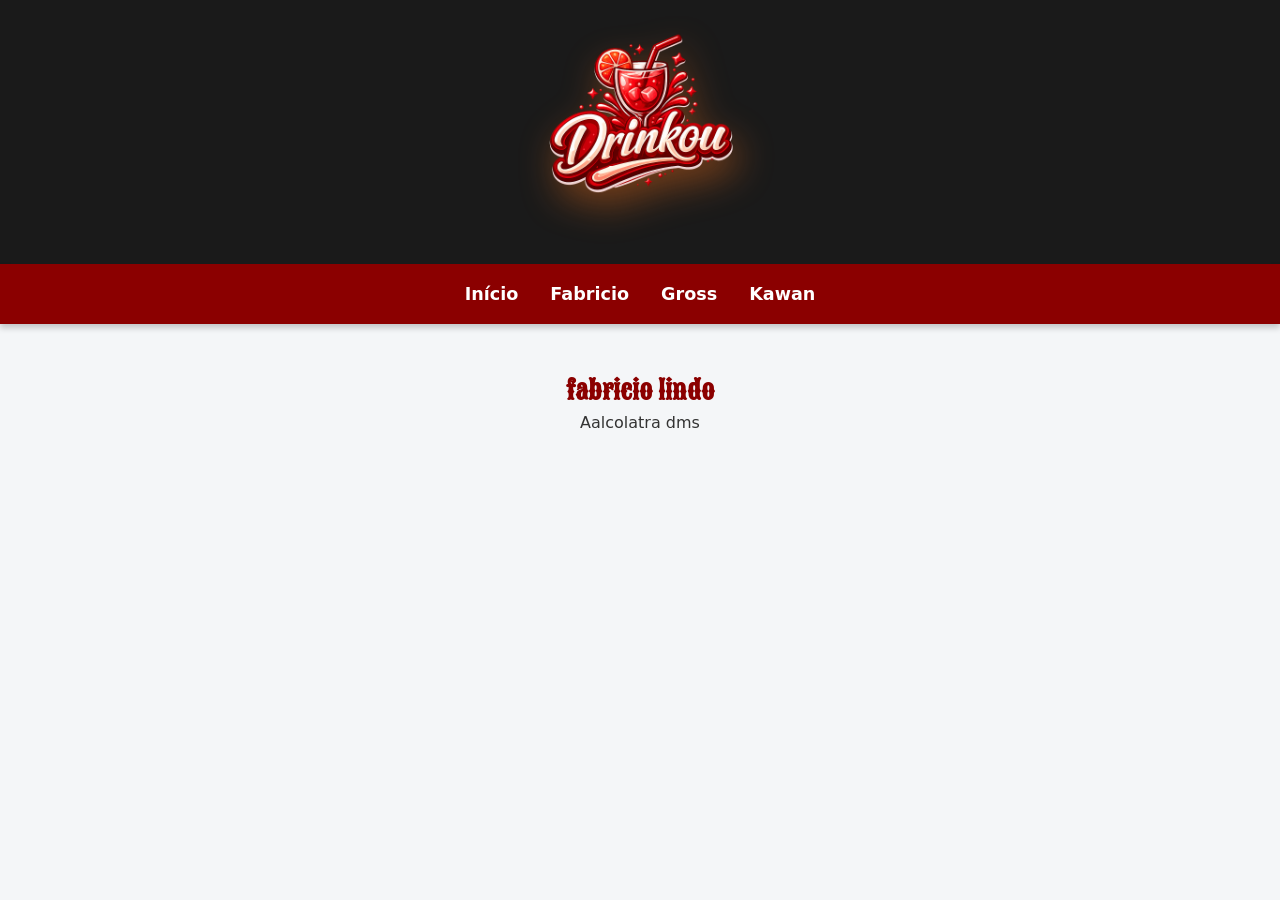
==== fabricio.html @ 4be9a495 "preparação para outras páginas" ====
<!DOCTYPE html>
<html lang="pt-br">
<head>
    <meta charset="UTF-8">
    <meta name="viewport" content="width=device-width, initial-scale=1.0">
    <title>Drinkou - Fabricio</title>
    <link rel="icon" type="image/png" href="addons/icon.png">
    <link rel="stylesheet" href="style.css">
    <link href="https://fonts.googleapis.com/css2?family=Sancreek&display=swap" rel="stylesheet">
</head>
<body>
<!-- div e script p fzr animação cursor -->
<div id="cursor-follower"></div>
<script src="script.js"></script>

  <!-- parte de cima da home page -->
  <header class="topo">
    <img src="addons/drinkou-logo.png" alt="Logo Drinkou" class="logo">
  </header>

  <!-- menu do site com os integrantes -->
  <nav class="menu">
    <a href="index.html">Início</a>
    <a href="fabricio.html">Fabricio</a>
    <a href="gross.html">Gross</a>
    <a href="kawan.html">Kawan</a>
  </nav>

  <!-- apresentação do site -->
  <section class="apresentacao">
      <h2>fabricio lindo</h2>
      <p>
        Aalcolatra dms
      </p>
  </section>

</body>
</html>
---- style.css ----
/*variaveis das cores*/
:root {
    --cor-header: #1a1a1a; 
    --cor-destaque: #8b0000;
    --cor-texto: #333; 
    --cor-background: #f4f6f8;
}

/*deixar tudo mais clean*/
* {
  margin: 0;
  padding: 0;
  box-sizing: border-box;
}

/*configs gerais*/
body {
  font-family: system-ui, -apple-system, sans-serif;
  line-height: 1.6;
  background-color: var(--cor-background);
  color: var(--cor-texto);
}

/*topo*/
header {
    text-align: center;
}

.logo {
    width: 240px;
    height: auto;
    margin-bottom: 1rem;
    animation: pulsar 3s infinite alternate ease-in-out; /*animação logo pulsar*/
    filter: drop-shadow(5px 15px 18px rgba(252, 116, 25, 0.4)) /*sombras em volta da logo*/
}

@keyframes pulsar { /*animação pra fzr a logo pulsar*/
    0% { transform: scale(1); }
    100% { transform: scale(1.05); }
}

.topo {
  text-align: center;
  background: #1a1a1a;
  box-shadow: 0 4px 15px rgba(0,0,0,0.15);
  color: white;
}

.topo h1 {
  font-size: clamp(1.8rem, 4vw, 3rem);
  margin-bottom: 0.5rem;
}

.topo p {
  font-size: medium;
}

/*menu*/
.menu {
  position: sticky;
  top: 0;
  background-color: var(--cor-destaque);
  z-index: 1000;
  display: flex;
  justify-content: center;
  gap: 2rem;
  padding: 1rem;
  flex-wrap: wrap;
  box-shadow: 0 4px 6px rgba(0,0,0,0.2);
}

.menu a {
  color: white;
  text-decoration: none;
  font-weight: bold;
  font-size: 1.1rem;
  transition: color 0.3s ease, transform 0.3s ease; /*animação mudança de cor */
}

.menu a:hover {
  color: #ffcccc;
  transform: translateY(-3px); /*animação subir levemente no hover */
}

/* apresentação do site */
.apresentacao {
  max-width: 1200px;
  margin: 3rem auto;
  text-align: center;
  padding: 0 20px;
  font-family: "Sancreek", serif;
  color: var(--cor-destaque);
}

.apresentacao p {
  font-size: 1.0rem;
  margin-bottom: 1rem;
  color: var(--cor-texto);
  font-family: system-ui, -apple-system, sans-serif;
}

/*animação seguindo o mouse*/
#cursor-follower {
    position: fixed;
    top: 0;
    left: 0;
    width: 200px;
    height: 200px;
    background: radial-gradient(circle, rgba(247, 63, 63, 0.4) 0%, rgba(236, 141, 141, 0) 60%);
    border-radius: 50%;
    pointer-events: none;
    transform: translate(-50%, -50%);
    z-index: -1;
    transition: left 0.15s ease-out, top 0.15s ease-out;
}
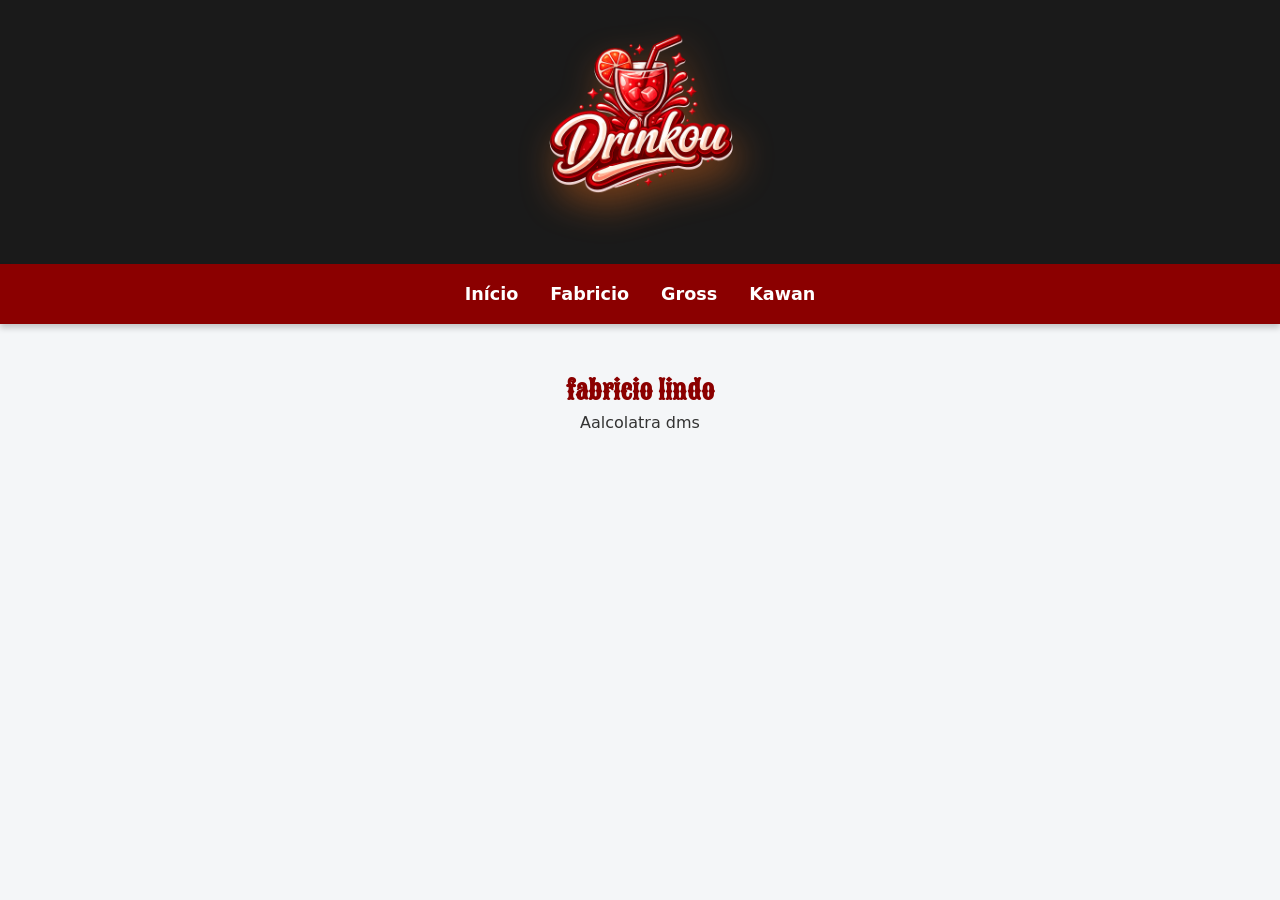
==== commit 7b8df256: "remoção javascript, pode nao" ====
--- a/fabricio.html
+++ b/fabricio.html
@@ -9,10 +9,6 @@
     <link href="https://fonts.googleapis.com/css2?family=Sancreek&display=swap" rel="stylesheet">
 </head>
 <body>
-<!-- div e script p fzr animação cursor -->
-<div id="cursor-follower"></div>
-<script src="script.js"></script>
-
   <!-- parte de cima da home page -->
   <header class="topo">
     <img src="addons/drinkou-logo.png" alt="Logo Drinkou" class="logo">
--- a/style.css
+++ b/style.css
@@ -4,6 +4,7 @@
     --cor-destaque: #8b0000;
     --cor-texto: #333; 
     --cor-background: #f4f6f8;
+    --cor-destaque-vivo: red;
 }
 
 /*deixar tudo mais clean*/
@@ -99,17 +100,124 @@
   font-family: system-ui, -apple-system, sans-serif;
 }
 
-/*animação seguindo o mouse*/
-#cursor-follower {
-    position: fixed;
-    top: 0;
-    left: 0;
-    width: 200px;
+/*Estilo da Grid*/
+.bebida-card {
+    width: calc((1200px / 3) - 20px); /*3 itens por vez na tela*/
+    background-color: white;
+    border-radius: 12px;
+    box-shadow: 0 4px 10px rgba(0,0,0,0.1);
+    padding: 1.5rem;
+    text-align: center;
+    position: relative;
+    display: flex;
+    flex-direction: column;
+    align-items: center;
+    transition: transform 0.3s ease, box-shadow 0.3s ease;
+}
+
+/* grid pular ao por o mouse */
+.bebida-card:hover {
+    transform: translateY(-10px);
+    box-shadow: 0 10px 20px rgba(0,0,0,0.15);
+}
+
+.bebida-card img {
+    width: 100%;
     height: 200px;
-    background: radial-gradient(circle, rgba(247, 63, 63, 0.4) 0%, rgba(236, 141, 141, 0) 60%);
-    border-radius: 50%;
-    pointer-events: none;
-    transform: translate(-50%, -50%);
-    z-index: -1;
-    transition: left 0.15s ease-out, top 0.15s ease-out;
-}  +    object-fit: cover;
+    border-radius: 8px;
+    margin-bottom: 1rem;
+}
+
+.bebida-card h3 {
+    font-family: "Sancreek", serif;
+    color: var(--cor-destaque);
+    margin-bottom: 0.5rem;
+}
+
+.bebida-card p {
+    color: var(--cor-texto);
+    margin-bottom: 1rem;
+    flex-grow: 1; /* Empurra o botão pro final do card */
+}
+
+/* botao de ver + */
+.btn-ver-mais {
+    display: inline-block;
+    padding: 0.8rem 1.5rem;
+    background-color: var(--cor-header);
+    color: white;
+    text-decoration: none;
+    font-weight: bold;
+    border-radius: 8px;
+    opacity: 0; 
+    transform: translateY(15px); /* fica + p baixo */
+    transition: all 0.3s ease;
+}
+
+/* aparecer ver + ao por mouse na grid */
+.bebida-card:hover .btn-ver-mais {
+    opacity: 1; /*fica visivel*/
+    transform: translateY(0); /*volta p posição normal*/
+}
+
+/*botão ficar vermelho ao passar o mouse nele*/
+.btn-ver-mais:hover {
+    background-color: var(--cor-destaque-vivo); 
+    color: white; /* Garante que a letra continue branca */
+}
+
+.secao-bebida {
+      max-width: 1100px;
+      margin: 3rem auto;
+      display: flex;
+      gap: 2rem;
+      align-items: center;
+      background: white;
+      padding: 2rem;
+      border-radius: 12px;
+      box-shadow: 0 4px 10px rgba(0,0,0,0.1);
+      flex-wrap: wrap;
+    }
+
+.secao-bebida img {
+      width: 350px;
+      max-width: 100%;
+      border-radius: 10px;
+      object-fit: cover;
+    }
+
+    .texto-bebida {
+      flex: 1;
+    }
+
+    .texto-bebida h2 {
+      color: var(--cor-destaque);
+      margin-bottom: 1rem;
+      font-family: "Sancreek", serif;
+    }
+
+     @media (max-width: 768px) {
+      .secao-bebida {
+        flex-direction: column;
+        text-align: center;
+      }
+    }
+/*Animação que faz a trilha deslizar*/
+@keyframes deslizar {
+    0% { transform: translateX(0); }
+    100% { transform: translateX(calc(-50% - 15px)); } /* Movimenta metade da fila para o loop perfeito */
+}
+
+/* responsividade p celular não quebrar as 3 grid */
+@media (max-width: 768px) {
+    .bebida-card {
+        width: 280px;
+    }
+}
+/* responsividade p celular não quebrar as 3 grid */
+@media (max-width: 768px) {
+    .bebida-card {
+        width: 280px;
+    }
+}
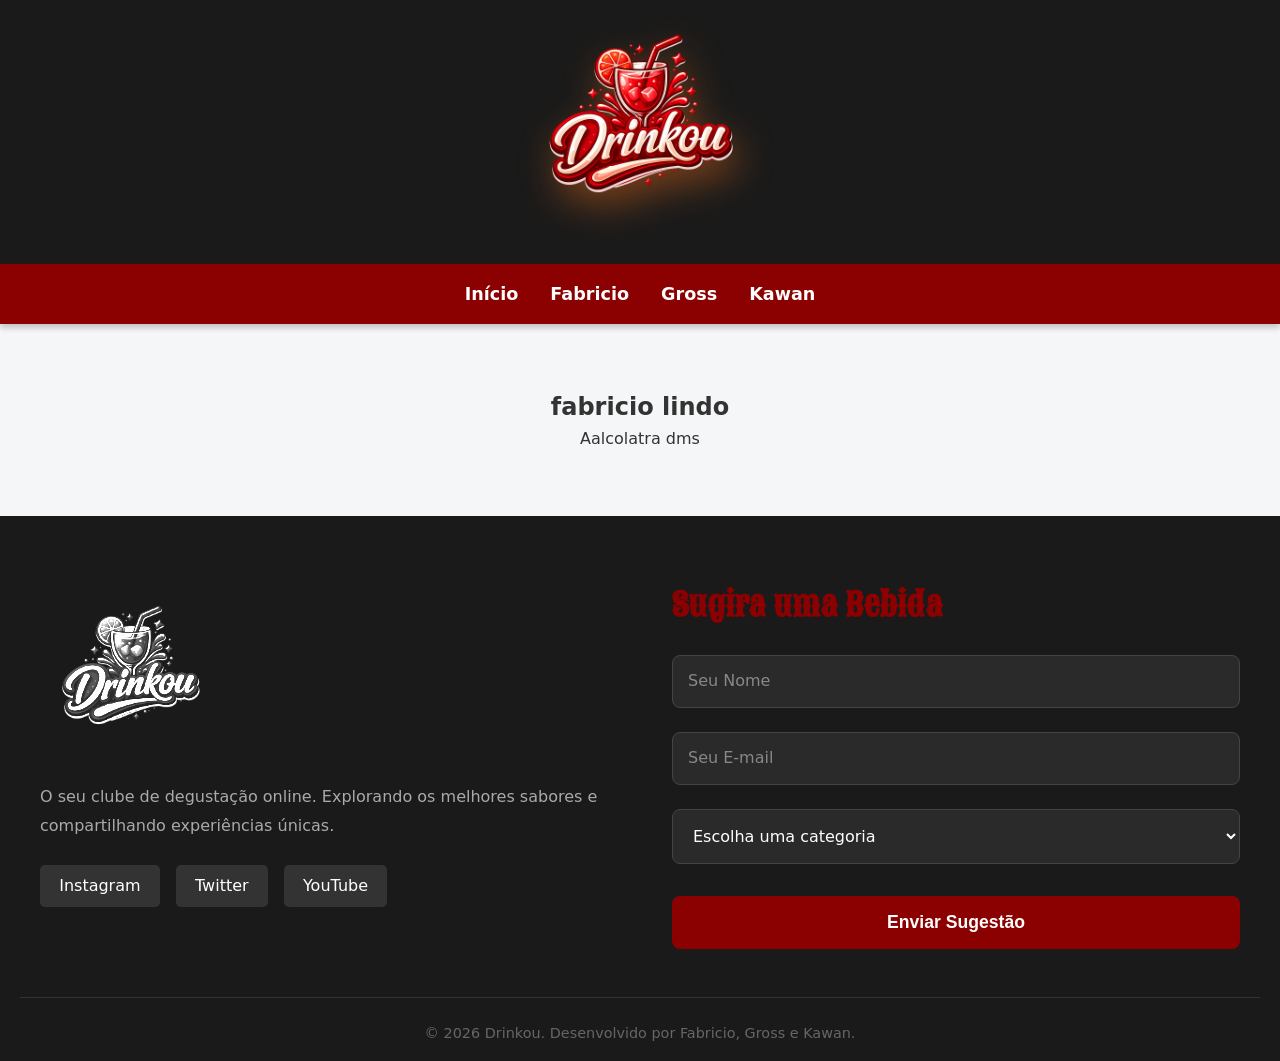
==== commit 1eb71013: "add rodape" ====
--- a/fabricio.html
+++ b/fabricio.html
@@ -30,5 +30,49 @@
       </p>
   </section>
 
+    <footer class="rodape">
+      <div class="rodape-container">
+          <div class="rodape-info">
+              <img src="addons/drinkou-logo.png" alt="Logo Drinkou" class="logo-rodape">
+              <p>O seu clube de degustação online. Explorando os melhores sabores e compartilhando experiências únicas.</p>
+              <div class="redes-sociais">
+                  <a href="#">Instagram</a>
+                  <a href="#">Twitter</a>
+                  <a href="#">YouTube</a>
+              </div>
+          </div>
+
+          <div class="rodape-form-container">
+              <h3>Sugira uma Bebida</h3>
+              <form action="#" class="rodape-form">
+                  <div class="input-group">
+                      <input type="text" id="nome" required placeholder=" ">
+                      <label for="nome">Seu Nome</label>
+                  </div>
+                  
+                  <div class="input-group">
+                      <input type="email" id="email" required placeholder=" ">
+                      <label for="email">Seu E-mail</label>
+                  </div>
+
+                  <div class="input-group">
+                      <select id="categoria" required>
+                          <option value="" disabled selected>Escolha uma categoria</option>
+                          <option value="vinho">Vinho</option>
+                          <option value="cerveja">Cerveja Artesanal</option>
+                          <option value="destilado">Destilado</option>
+                          <option value="sem-alcool">Sem Álcool</option>
+                      </select>
+                  </div>
+
+                  <button type="submit" class="btn-enviar">Enviar Sugestão</button>
+              </form>
+          </div>
+      </div>
+
+      <div class="rodape-direitos">
+          <p>&copy; 2026 Drinkou. Desenvolvido por Fabricio, Gross e Kawan.</p>
+      </div>
+  </footer>
 </body>
 </html>
--- a/style.css
+++ b/style.css
@@ -37,7 +37,7 @@
 
 @keyframes pulsar { /*animação pra fzr a logo pulsar*/
     0% { transform: scale(1); }
-    100% { transform: scale(1.05); }
+    100% { transform: scale(1.15); }
 }
 
 .topo {
@@ -85,88 +85,294 @@
 
 /* apresentação do site */
 .apresentacao {
-  max-width: 1200px;
-  margin: 3rem auto;
+  max-width: 800px;
+  margin: 4rem auto;
   text-align: center;
   padding: 0 20px;
+}
+
+@keyframes surgirDeBaixo {
+  0% {
+    opacity: 0;
+    transform: translateY(40px);
+  }
+  100% {
+    opacity: 1;
+    transform: translateY(0);
+  }
+}
+
+.titulo-apresentacao {
   font-family: "Sancreek", serif;
   color: var(--cor-destaque);
-}
-
-.apresentacao p {
-  font-size: 1.0rem;
+  font-size: clamp(3rem, 6vw, 4.5rem); 
   margin-bottom: 1rem;
+  text-shadow: 2px 2px 4px rgba(0,0,0,0.1); 
+  opacity: 0; 
+  animation: surgirDeBaixo 1s ease-out forwards; 
+}
+
+.texto-apresentacao {
+  font-size: 1.3rem; 
+  margin-bottom: 1rem;
+  line-height: 1.8;
   color: var(--cor-texto);
   font-family: system-ui, -apple-system, sans-serif;
-}
-
-/*Estilo da Grid*/
-.bebida-card {
-    width: calc((1200px / 3) - 20px); /*3 itens por vez na tela*/
+  max-width: 700px;
+  margin-left: auto;
+  margin-right: auto;
+  opacity: 0;
+  animation: surgirDeBaixo 1s ease-out forwards;
+  animation-delay: 0.5s; 
+}
+
+/* cards index */
+.secao-cards {
+    max-width: 1200px;
+    margin: 2rem auto 6rem auto;
+    padding: 0 20px;
+}
+
+.cards-container {
+    display: flex;
+    justify-content: center;
+    gap: 2.5rem;
+    flex-wrap: wrap;
+}
+
+.card-tema {
     background-color: white;
-    border-radius: 12px;
-    box-shadow: 0 4px 10px rgba(0,0,0,0.1);
-    padding: 1.5rem;
-    text-align: center;
-    position: relative;
+    width: calc(33.333% - 2.5rem);
+    min-width: 280px; 
+    border-radius: 15px;
+    overflow: hidden; 
+    box-shadow: 0 4px 10px rgba(0,0,0,0.08);
     display: flex;
     flex-direction: column;
     align-items: center;
-    transition: transform 0.3s ease, box-shadow 0.3s ease;
-}
-
-/* grid pular ao por o mouse */
-.bebida-card:hover {
-    transform: translateY(-10px);
-    box-shadow: 0 10px 20px rgba(0,0,0,0.15);
-}
-
-.bebida-card img {
+    text-align: center;
+    padding-bottom: 2rem;
+    transition: transform 0.4s ease, box-shadow 0.4s ease;
+    opacity: 0;
+    animation: surgirDeBaixo 0.8s ease-out forwards;
+}
+
+.card-tema:hover {
+    transform: translateY(-12px);
+    box-shadow: 0 15px 30px rgba(221, 17, 10, 0.25); 
+}
+
+.card-tema img {
     width: 100%;
-    height: 200px;
+    height: 220px;
     object-fit: cover;
-    border-radius: 8px;
-    margin-bottom: 1rem;
-}
-
-.bebida-card h3 {
+    margin-bottom: 1.5rem;
+    border-bottom: 3px solid var(--cor-destaque);
+}
+
+.card-tema h3 {
     font-family: "Sancreek", serif;
     color: var(--cor-destaque);
-    margin-bottom: 0.5rem;
-}
-
-.bebida-card p {
+    font-size: 1.6rem;
+    margin-bottom: 0.8rem;
+    padding: 0 1rem;
+}
+
+.card-tema p {
     color: var(--cor-texto);
-    margin-bottom: 1rem;
-    flex-grow: 1; /* Empurra o botão pro final do card */
-}
-
-/* botao de ver + */
-.btn-ver-mais {
+    padding: 0 1.5rem;
+    margin-bottom: 1.5rem;
+    font-size: 1.05rem;
+    flex-grow: 1;
+}
+
+/* Botão Escondido */
+.btn-card {
     display: inline-block;
-    padding: 0.8rem 1.5rem;
+    padding: 0.8rem 1.8rem;
     background-color: var(--cor-header);
     color: white;
     text-decoration: none;
     font-weight: bold;
+    border-radius: 50px;
+    
+    opacity: 0;
+    transform: translateY(20px);
+    transition: all 0.3s ease;
+}
+
+.card-tema:hover .btn-card {
+    opacity: 1;
+    transform: translateY(0);
+}
+
+.btn-card:hover {
+    background-color: red;
+    color: white;
+    box-shadow: 0 5px 15px rgba(255, 0, 0, 0.4);
+}
+
+@media (max-width: 900px) {
+    .card-tema {
+        width: calc(50% - 2.5rem);
+    }
+}
+
+@media (max-width: 650px) {
+    .card-tema {
+        width: 100%;
+    }
+}
+
+/* Rodapé */
+.rodape {
+    background-color: var(--cor-header);
+    color: white;
+    padding: 4rem 20px 1rem 20px;
+    margin-top: 4rem; 
+}
+
+.rodape-container {
+    max-width: 1200px;
+    margin: 0 auto;
+    display: grid;
+    grid-template-columns: 1fr 1fr;
+    gap: 4rem;
+    margin-bottom: 3rem;
+}
+
+.rodape-info p {
+    color: #aaa;
+    margin-bottom: 1.5rem;
+    line-height: 1.8;
+}
+
+.logo-rodape {
+    width: 180px;
+    margin-bottom: 1rem;
+    filter: grayscale(100%) brightness(200%); 
+    transition: filter 0.3s ease;
+}
+
+.logo-rodape:hover {
+    filter: grayscale(0%) brightness(100%); 
+}
+
+.redes-sociais {
+    display: flex;
+    gap: 1rem;
+}
+
+.redes-sociais a {
+    color: white;
+    text-decoration: none;
+    background-color: #333;
+    padding: 0.5rem 1.2rem;
+    border-radius: 5px;
+    transition: background-color 0.3s, transform 0.3s;
+}
+
+.redes-sociais a:hover {
+    background-color: var(--cor-destaque);
+    transform: translateY(-3px);
+}
+
+.rodape-form-container h3 {
+    font-family: "Sancreek", serif;
+    color: var(--cor-destaque);
+    font-size: 2rem;
+    margin-bottom: 1.5rem;
+}
+
+.rodape-form {
+    display: flex;
+    flex-direction: column;
+    gap: 1.5rem;
+}
+
+.input-group {
+    position: relative;
+}
+
+.rodape-form input, .rodape-form select {
+    width: 100%;
+    padding: 1rem;
+    background-color: #2a2a2a;
+    border: 1px solid #444;
     border-radius: 8px;
-    opacity: 0; 
-    transform: translateY(15px); /* fica + p baixo */
+    color: white;
+    font-size: 1rem;
+    outline: none;
+    transition: border-color 0.3s, box-shadow 0.3s;
+    font-family: inherit;
+}
+
+.rodape-form input:focus, .rodape-form select:focus {
+    border-color: var(--cor-destaque);
+    box-shadow: 0 0 8px rgba(221, 17, 10, 0.4); 
+}
+
+.input-group label {
+    position: absolute;
+    left: 1rem;
+    top: 50%;
+    transform: translateY(-50%);
+    color: #888;
     transition: all 0.3s ease;
-}
-
-/* aparecer ver + ao por mouse na grid */
-.bebida-card:hover .btn-ver-mais {
-    opacity: 1; /*fica visivel*/
-    transform: translateY(0); /*volta p posição normal*/
-}
-
-/*botão ficar vermelho ao passar o mouse nele*/
-.btn-ver-mais:hover {
-    background-color: var(--cor-destaque-vivo); 
-    color: white; /* Garante que a letra continue branca */
-}
-
+    pointer-events: none;
+}
+
+.rodape-form input:focus + label, .rodape-form input:not(:placeholder-shown) + label {
+    top: 0;
+    font-size: 0.85rem;
+    background-color: var(--cor-header);
+    padding: 0 0.5rem;
+    color: var(--cor-destaque);
+    font-weight: bold;
+}
+
+/* Botão Enviar */
+.btn-enviar {
+    background-color: var(--cor-destaque);
+    color: white;
+    border: none;
+    padding: 1rem;
+    border-radius: 8px;
+    font-size: 1.1rem;
+    font-weight: bold;
+    cursor: pointer;
+    transition: all 0.3s ease;
+    margin-top: 0.5rem;
+}
+
+.btn-enviar:hover {
+    background-color: #ff1a1a;
+    transform: translateY(-2px);
+    box-shadow: 0 5px 15px rgba(221, 17, 10, 0.4);
+}
+
+/* Direitos Autorais */
+.rodape-direitos {
+    text-align: center;
+    border-top: 1px solid #333;
+    padding-top: 1.5rem;
+    color: #666;
+    font-size: 0.9rem;
+}
+
+@media (max-width: 850px) {
+    .rodape-container {
+        grid-template-columns: 1fr;
+        gap: 3rem;
+        text-align: center;
+    }
+
+    .redes-sociais {
+        justify-content: center;
+    }
+}
+
+/* gross css */
 .secao-bebida {
       max-width: 1100px;
       margin: 3rem auto;
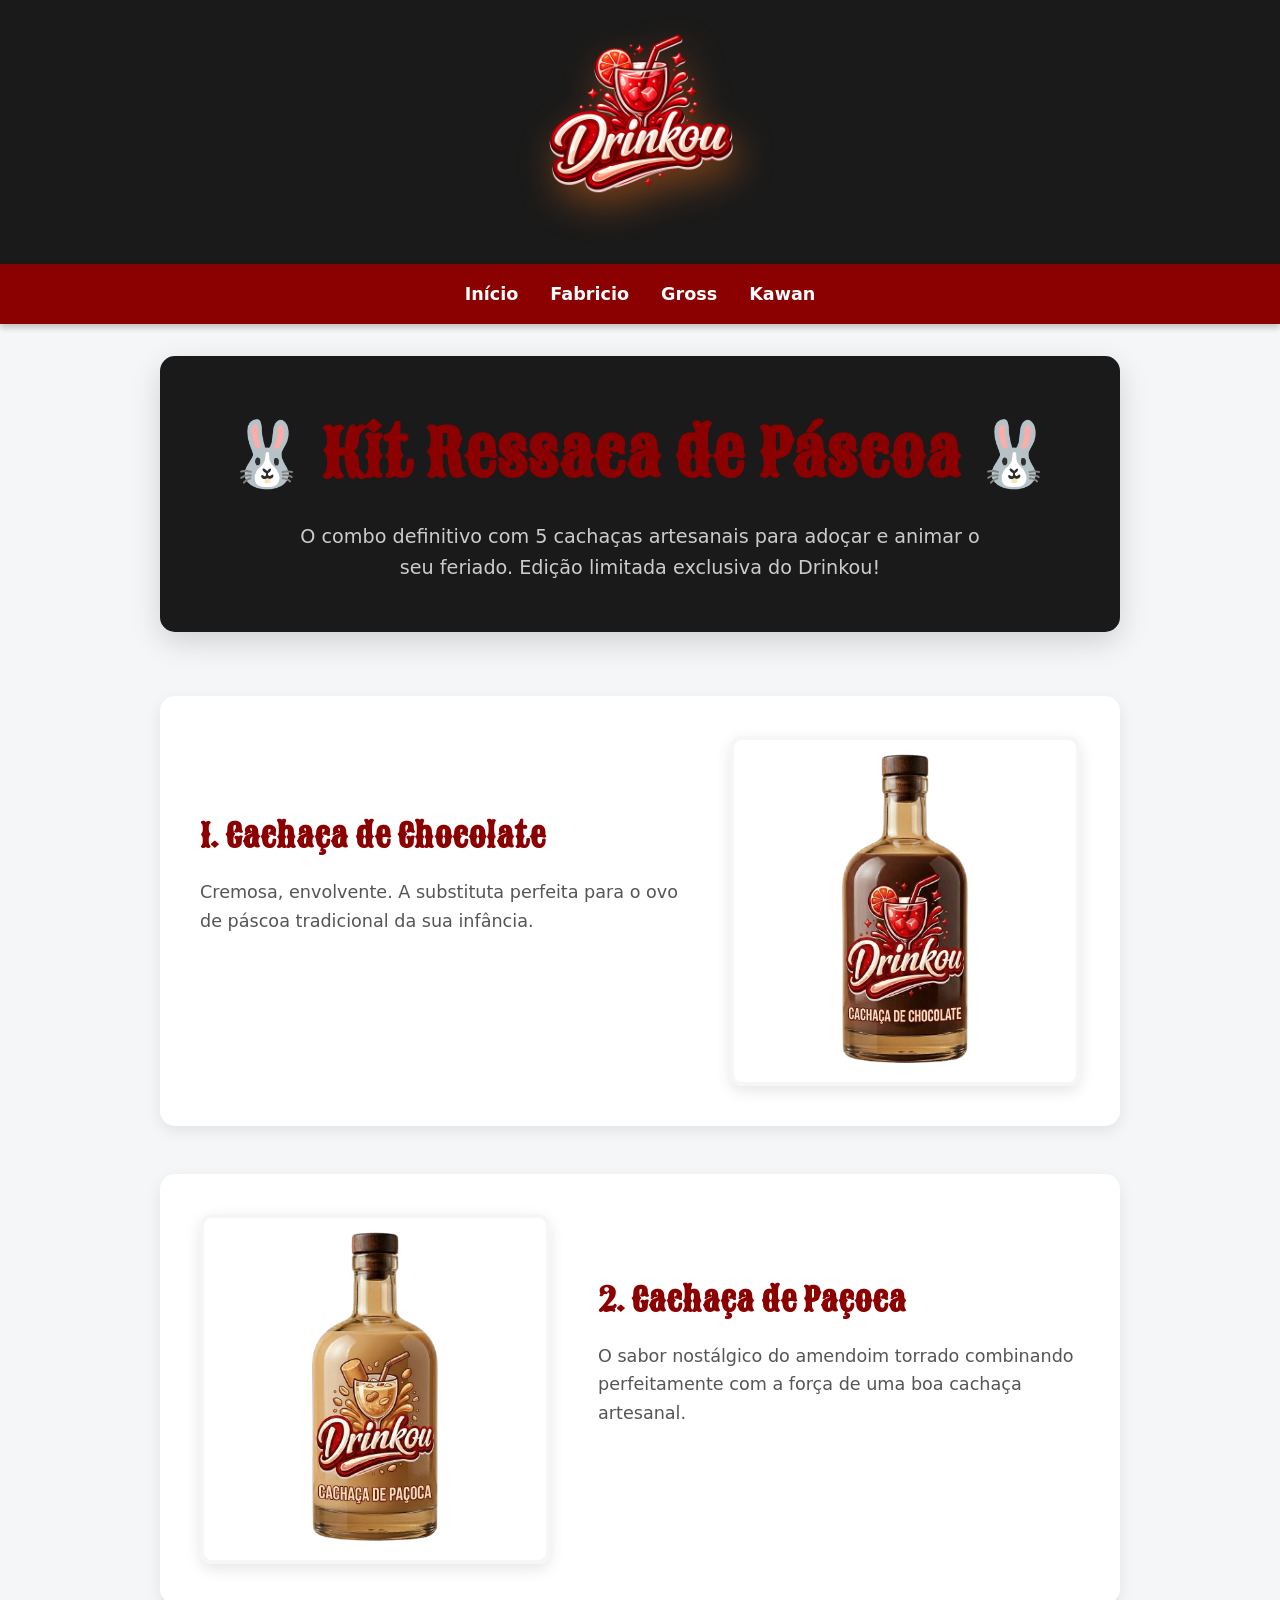
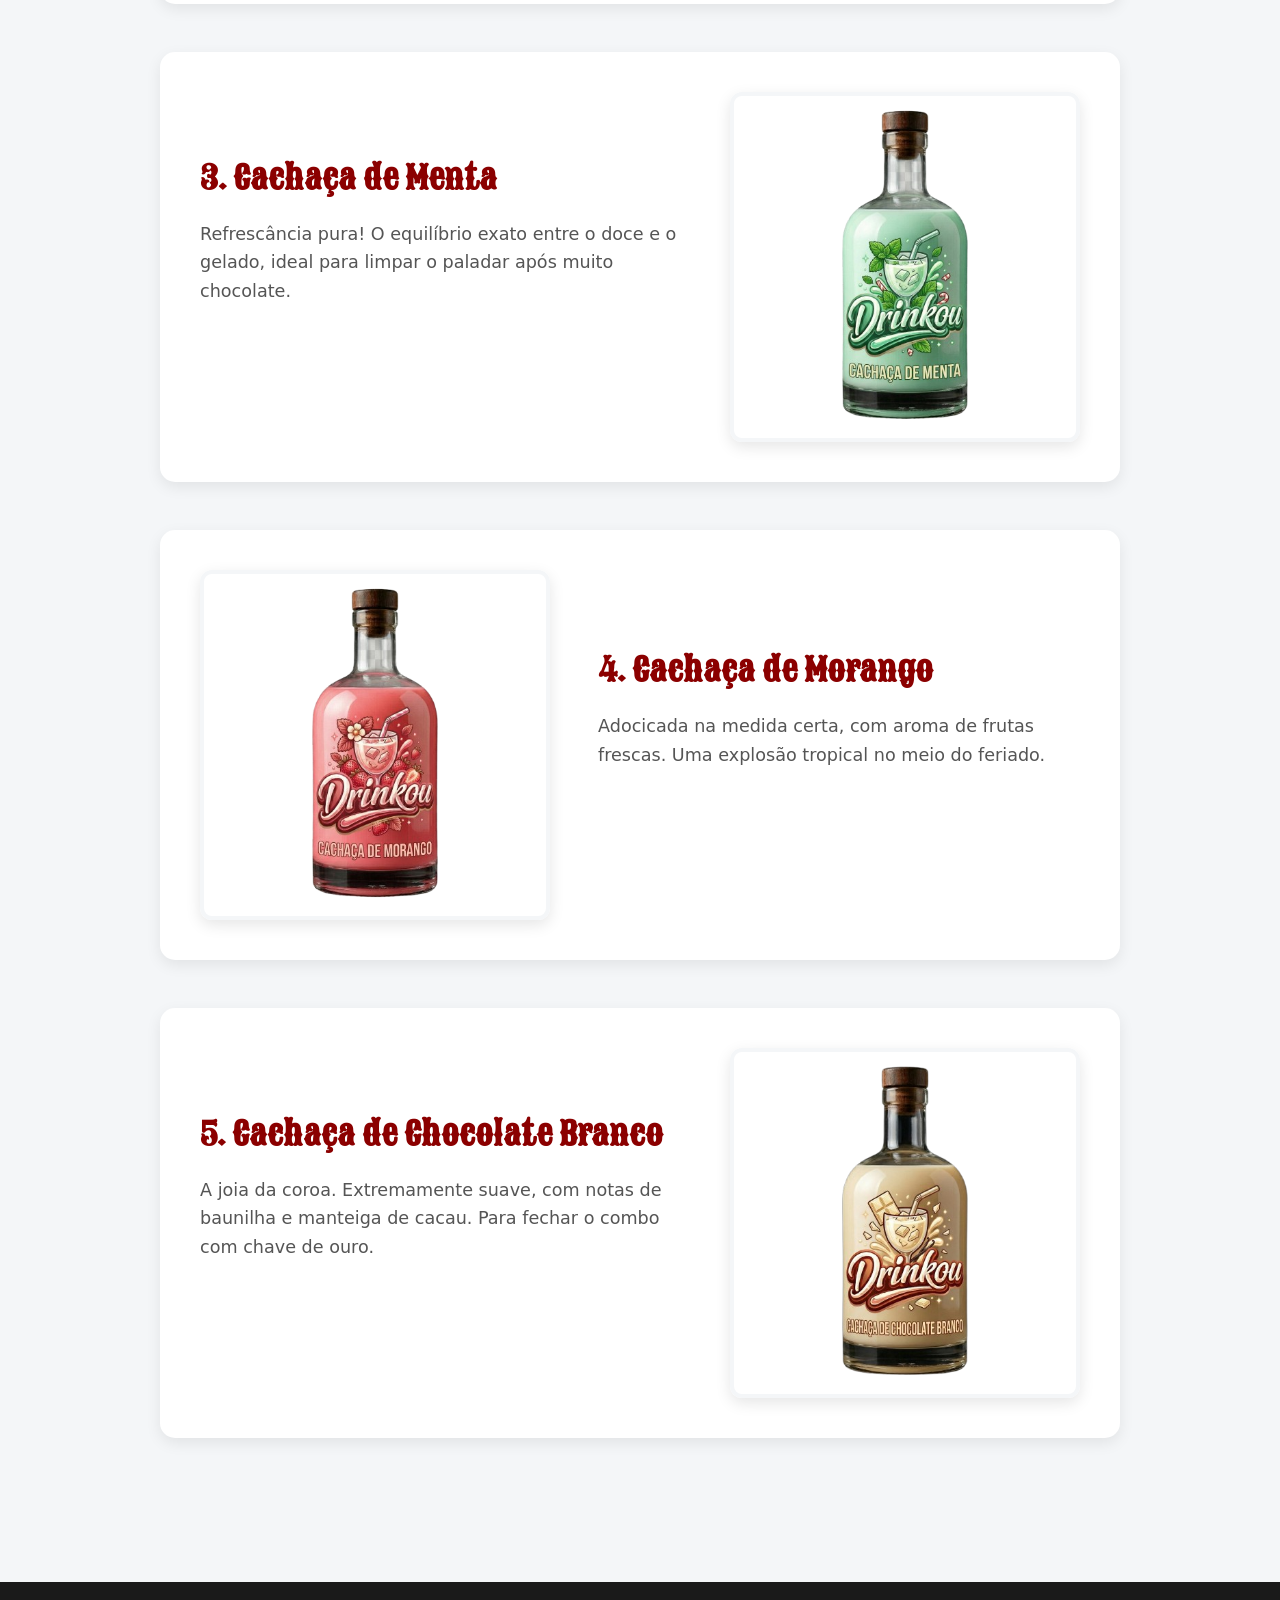
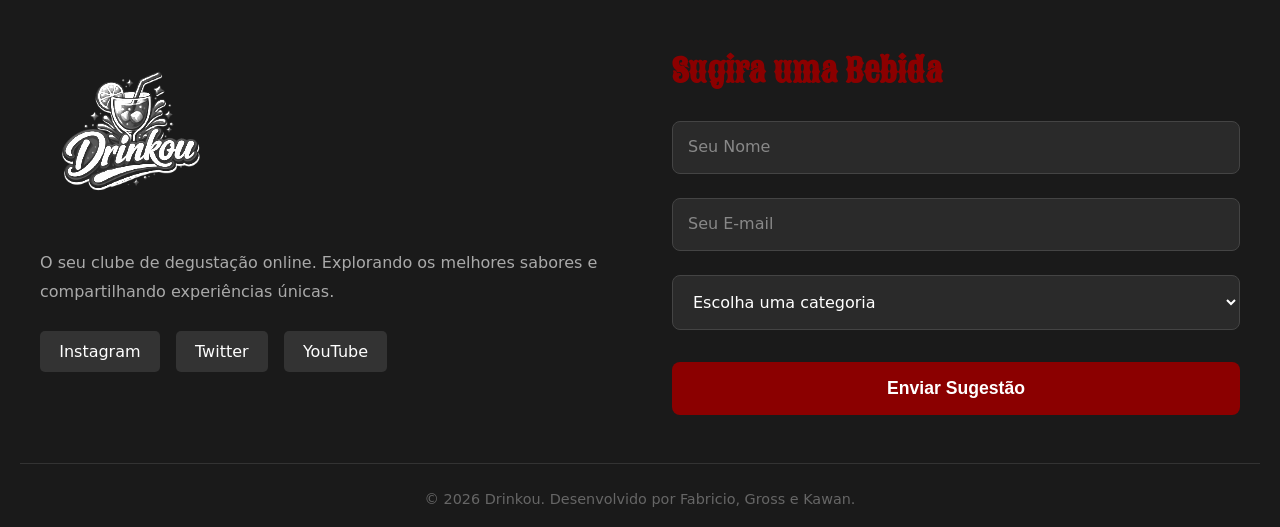
==== commit d1ba45eb: "add kit pascoa em fabricio.html" ====
--- a/fabricio.html
+++ b/fabricio.html
@@ -22,13 +22,62 @@
     <a href="kawan.html">Kawan</a>
   </nav>
 
-  <!-- apresentação do site -->
-  <section class="apresentacao">
-      <h2>fabricio lindo</h2>
-      <p>
-        Aalcolatra dms
-      </p>
-  </section>
+    <main class="pagina-fabricio">
+    
+    <section class="destaque-pascoa">
+        <h1 class="titulo-pascoa">🐰 Kit Ressaca de Páscoa 🐰</h1>
+        <p class="subtitulo-pascoa">O combo definitivo com 5 cachaças artesanais para adoçar e animar o seu feriado. Edição limitada exclusiva do Drinkou!</p>
+    </section>
+
+    <section class="combo-lista">
+        
+        <div class="card-bebida-pascoa">
+        <div class="info-bebida">
+            <h2>1. Cachaça de Chocolate</h2>
+            <p>Cremosa, envolvente. A substituta perfeita para o ovo de páscoa tradicional da sua infância.</p>
+            <a href="compra.html" class="btn-comprar">Comprar Agora</a>
+        </div>
+        <img src="addons/img_fabricio/cachaca-chocolate.png" alt="Cachaça de Chocolate" class="img-bebida">
+        </div>
+
+        <div class="card-bebida-pascoa">
+        <div class="info-bebida">
+            <h2>2. Cachaça de Paçoca</h2>
+            <p>O sabor nostálgico do amendoim torrado combinando perfeitamente com a força de uma boa cachaça artesanal.</p>
+            <a href="compra.html" class="btn-comprar">Comprar Agora</a>
+        </div>
+        <img src="addons/img_fabricio/cachaca-pacoca.png" alt="Cachaça de Paçoca" class="img-bebida">
+        </div>
+
+        <div class="card-bebida-pascoa">
+        <div class="info-bebida">
+            <h2>3. Cachaça de Menta</h2>
+            <p>Refrescância pura! O equilíbrio exato entre o doce e o gelado, ideal para limpar o paladar após muito chocolate.</p>
+            <a href="compra.html" class="btn-comprar">Comprar Agora</a>
+        </div>
+        <img src="addons/img_fabricio/cachaca-menta.png" alt="Cachaça de Menta" class="img-bebida">
+        </div>
+
+        <div class="card-bebida-pascoa">
+        <div class="info-bebida">
+            <h2>4. Cachaça de Morango</h2>
+            <p>Adocicada na medida certa, com aroma de frutas frescas. Uma explosão tropical no meio do feriado.</p>
+            <a href="compra.html" class="btn-comprar">Comprar Agora</a>
+        </div>
+        <img src="addons/img_fabricio/cachaca-morango.png" alt="Cachaça de Morango" class="img-bebida">
+        </div>
+
+        <div class="card-bebida-pascoa">
+        <div class="info-bebida">
+            <h2>5. Cachaça de Chocolate Branco</h2>
+            <p>A joia da coroa. Extremamente suave, com notas de baunilha e manteiga de cacau. Para fechar o combo com chave de ouro.</p>
+            <a href="compra.html" class="btn-comprar">Comprar Agora</a>
+        </div>
+        <img src="addons/img_fabricio/cachaca-choc-branco.png" alt="Cachaça de Chocolate Branco" class="img-bebida">
+        </div>
+
+    </section>
+    </main>
 
     <footer class="rodape">
       <div class="rodape-container">
--- a/style.css
+++ b/style.css
@@ -171,7 +171,7 @@
 }
 
 .card-tema h3 {
-    font-family: "Sancreek", serif;
+    font-family: "Sancreek", serif; 
     color: var(--cor-destaque);
     font-size: 1.6rem;
     margin-bottom: 0.8rem;
@@ -184,21 +184,22 @@
     margin-bottom: 1.5rem;
     font-size: 1.05rem;
     flex-grow: 1;
-}
-
-/* Botão Escondido */
+    font-family: 'Merriweather', serif;
+    line-height: 1.6;
+}
+
 .btn-card {
     display: inline-block;
     padding: 0.8rem 1.8rem;
     background-color: var(--cor-header);
     color: white;
     text-decoration: none;
-    font-weight: bold;
     border-radius: 50px;
-    
     opacity: 0;
     transform: translateY(20px);
     transition: all 0.3s ease;
+    font-family: 'Merriweather', serif;
+    font-weight: 700;
 }
 
 .card-tema:hover .btn-card {
@@ -223,6 +224,166 @@
         width: 100%;
     }
 }
+
+/*marcas parceiras*/
+/*sem javascript, foi feito em que um momento q a ultima marca passa a lista é duplicada na caixa
+ai tem uma ilusão de ótica q faz a linha deslizar e no final da animação ela anda -50%
+como foi pensado nisso? nem te conto*/
+.secao-parceiros {
+    padding: 4rem 20px;
+    background-color: var(--cor-background);
+    text-align: center;
+    overflow: hidden; 
+    margin-bottom: 4rem;
+}
+
+.titulo-parceiros {
+    font-family: "Sancreek", serif;
+    color: var(--cor-destaque);
+    font-size: clamp(2rem, 5vw, 3rem);
+    margin-bottom: 2.5rem;
+}
+
+.carrossel-container {
+    width: 100%;
+    max-width: 1200px;
+    margin: 0 auto;
+    overflow: hidden;
+    position: relative;
+    -webkit-mask-image: linear-gradient(to right, transparent, black 15%, black 85%, transparent);
+    mask-image: linear-gradient(to right, transparent, black 15%, black 85%, transparent);
+}
+
+.carrossel-trilha {
+    display: flex;
+    gap: 30px;
+    width: max-content;
+    animation: deslizar 20s linear infinite;
+}
+
+.carrossel-trilha:hover {
+    animation-play-state: paused;
+}
+
+.marca-item {
+    background-color: #2a2a2a;
+    color: var(--cor-background);
+    padding: 1rem 3rem;
+    border-radius: 8px;
+    font-family: 'Merriweather', serif;
+    font-size: 1.2rem;
+    font-weight: bold;
+    border: 1px solid #444;
+    white-space: nowrap; 
+    transition: transform 0.3s ease, border-color 0.3s ease, color 0.3s ease;
+}
+
+.marca-item:hover {
+    transform: scale(1.1);
+    border-color: var(--cor-destaque);
+    color: var(--cor-destaque-vivo);
+    box-shadow: 0 4px 15px rgba(139, 0, 0, 0.4);
+}
+
+@keyframes deslizar {
+    0% { transform: translateX(0); }
+    100% { transform: translateX(calc(-50% - 15px)); } 
+}
+
+/*FAQ*/
+/* =========================================
+   SECÇÃO FAQ (Perguntas Frequentes - HTML Puro)
+   ========================================= */
+.secao-faq {
+    max-width: 800px;
+    margin: 4rem auto;
+    padding: 0 20px;
+}
+
+.titulo-faq {
+    font-family: "Sancreek", serif;
+    color: var(--cor-destaque);
+    font-size: clamp(2rem, 5vw, 3rem);
+    text-align: center;
+    margin-bottom: 2.5rem;
+}
+
+.faq-item {
+    background-color: white;
+    border-radius: 8px;
+    margin-bottom: 1rem;
+    box-shadow: 0 2px 5px rgba(0,0,0,0.05);
+    overflow: hidden;
+    border-left: 4px solid transparent;
+    transition: border-color 0.3s ease, box-shadow 0.3s ease;
+}
+
+.faq-item:hover {
+    box-shadow: 0 5px 15px rgba(0,0,0,0.1);
+}
+
+/* Quando o details está aberto, a barra lateral fica vermelha */
+.faq-item[open] {
+    border-left-color: var(--cor-destaque);
+}
+
+.faq-item summary {
+    padding: 1.5rem;
+    font-family: 'Merriweather', serif;
+    font-weight: 700;
+    font-size: 1.1rem;
+    cursor: pointer;
+    list-style: none; /* Remove a seta padrão do HTML */
+    display: flex;
+    justify-content: space-between;
+    align-items: center;
+    color: var(--cor-texto);
+    transition: color 0.3s ease;
+}
+
+.faq-item summary:hover {
+    color: var(--cor-destaque);
+}
+
+/* Remove a seta padrão em navegadores WebKit (Safari/Chrome antigos) */
+.faq-item summary::-webkit-details-marker {
+    display: none;
+}
+
+/* Adiciona um ícone + personalizado à direita */
+.faq-item summary::after {
+    content: "+";
+    font-size: 1.8rem;
+    font-weight: 300;
+    color: var(--cor-destaque);
+    transition: transform 0.3s ease;
+}
+
+/* Roda o ícone + para formar um x quando está aberto */
+.faq-item[open] summary::after {
+    transform: rotate(45deg); 
+}
+
+.faq-item p {
+    padding: 0 1.5rem 1.5rem 1.5rem;
+    color: #555;
+    font-size: 1.05rem;
+    line-height: 1.6;
+    animation: deslizarBaixoFAQ 0.4s ease-out forwards; /* Mais uma animação para os requisitos! */
+}
+
+/* Animação que faz o texto deslizar e aparecer suavemente ao abrir */
+@keyframes deslizarBaixoFAQ {
+    from {
+        opacity: 0;
+        transform: translateY(-10px);
+    }
+    to {
+        opacity: 1;
+        transform: translateY(0);
+    }
+}
+
 
 /* Rodapé */
 .rodape {
@@ -409,6 +570,7 @@
         text-align: center;
       }
     }
+    
 /*Animação que faz a trilha deslizar*/
 @keyframes deslizar {
     0% { transform: translateX(0); }
@@ -421,9 +583,136 @@
         width: 280px;
     }
 }
-/* responsividade p celular não quebrar as 3 grid */
+
+/*fabricio css*/
+.pagina-fabricio {
+    max-width: 1000px;
+    margin: 0 auto;
+    padding: 2rem 20px;
+}
+
+.destaque-pascoa {
+    text-align: center;
+    margin-bottom: 4rem;
+    padding: 3rem;
+    background-color: var(--cor-header);
+    border-radius: 15px;
+    color: white;
+    box-shadow: 0 10px 30px rgba(0,0,0,0.15);
+}
+
+.titulo-pascoa {
+    font-family: "Sancreek", serif;
+    color: var(--cor-destaque);
+    font-size: clamp(2.5rem, 6vw, 4rem);
+    margin-bottom: 1rem;
+}
+
+.subtitulo-pascoa {
+    font-size: 1.2rem;
+    color: #ccc;
+    max-width: 700px;
+    margin: 0 auto;
+}
+
+.card-bebida-pascoa {
+    display: flex;
+    align-items: center;
+    justify-content: space-between;
+    gap: 3rem;
+    background: white;
+    padding: 2.5rem;
+    border-radius: 15px;
+    margin-bottom: 3rem;
+    box-shadow: 0 5px 15px rgba(0,0,0,0.08);
+    transition: transform 0.4s ease, box-shadow 0.4s ease;
+}
+
+.card-bebida-pascoa:nth-child(even) {
+    flex-direction: row-reverse;
+}
+
+.card-bebida-pascoa:hover {
+    transform: translateY(-8px);
+    box-shadow: 0 15px 30px rgba(139, 0, 0, 0.2);
+}
+
+.info-bebida {
+    flex: 1;
+    display: flex;
+    flex-direction: column;
+    align-items: flex-start;
+}
+
+.info-bebida h2 {
+    font-family: "Sancreek", serif;
+    color: var(--cor-destaque);
+    font-size: 2rem;
+    margin-bottom: 1rem;
+}
+
+.info-bebida p {
+    font-size: 1.1rem;
+    color: #555;
+    margin-bottom: 1.5rem;
+    line-height: 1.6;
+}
+
+.img-bebida {
+    width: 350px;
+    height: 350px;
+    object-fit: cover;
+    border-radius: 12px;
+    border: 4px solid var(--cor-background);
+    box-shadow: 0 5px 15px rgba(0,0,0,0.1);
+}
+
+.btn-comprar {
+    display: inline-block;
+    padding: 0.8rem 2rem;
+    background-color: var(--cor-destaque);
+    color: white;
+    text-decoration: none;
+    font-weight: bold;
+    border-radius: 5px;
+    font-family: 'Merriweather', serif;
+    opacity: 0;
+    visibility: hidden;
+    transform: translateY(20px);
+    transition: all 0.3s ease;
+}
+
+.card-bebida-pascoa:hover .btn-comprar {
+    opacity: 1;
+    visibility: visible;
+    transform: translateY(0);
+}
+
+.btn-comprar:hover {
+    background-color: red;
+    box-shadow: 0 5px 15px rgba(255, 0, 0, 0.4);
+}
+
 @media (max-width: 768px) {
-    .bebida-card {
-        width: 280px;
-    }
-}
+    .card-bebida-pascoa, 
+    .card-bebida-pascoa:nth-child(even) {
+        flex-direction: column;
+        text-align: center;
+        padding: 1.5rem;
+    }
+
+    .info-bebida {
+        align-items: center;
+    }
+
+    .img-bebida {
+        width: 100%;
+        height: auto;
+    }
+
+    .btn-comprar {
+        opacity: 1;
+        visibility: visible;
+        transform: translateY(0);
+    }
+}
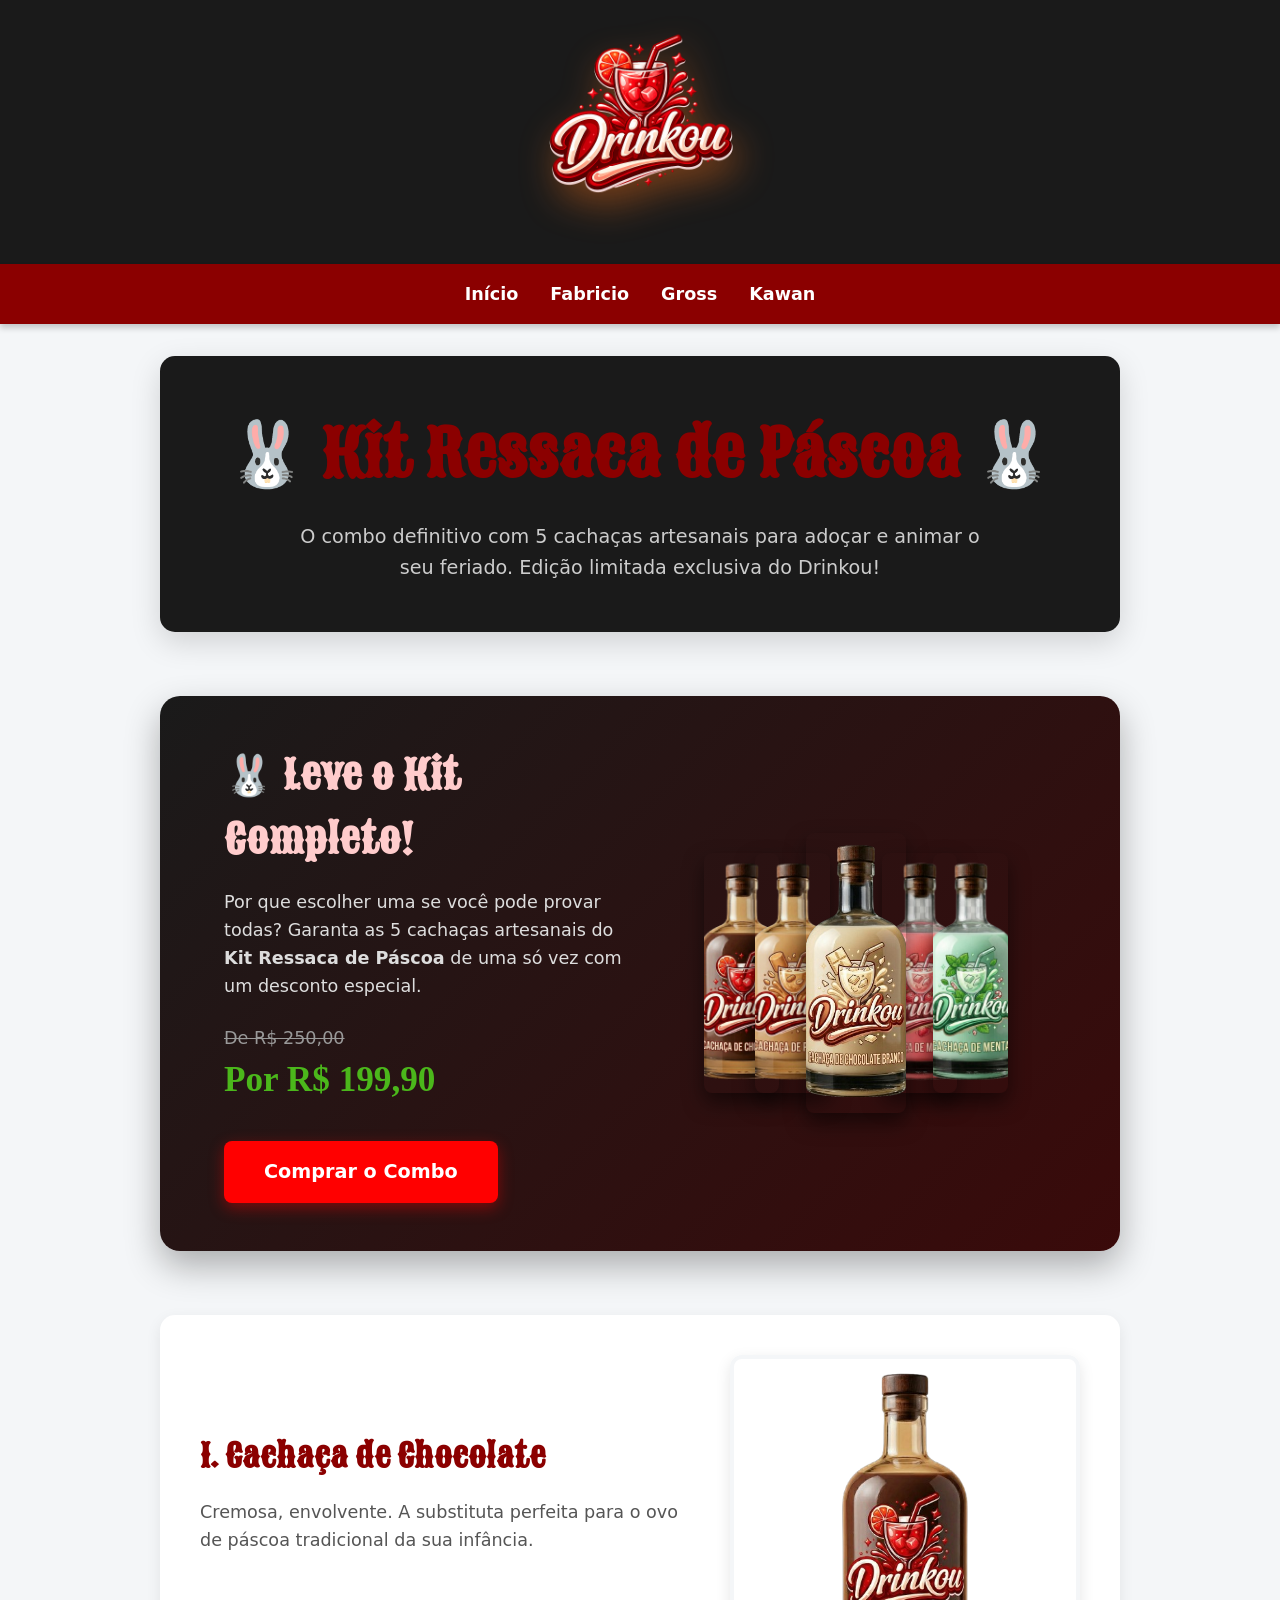
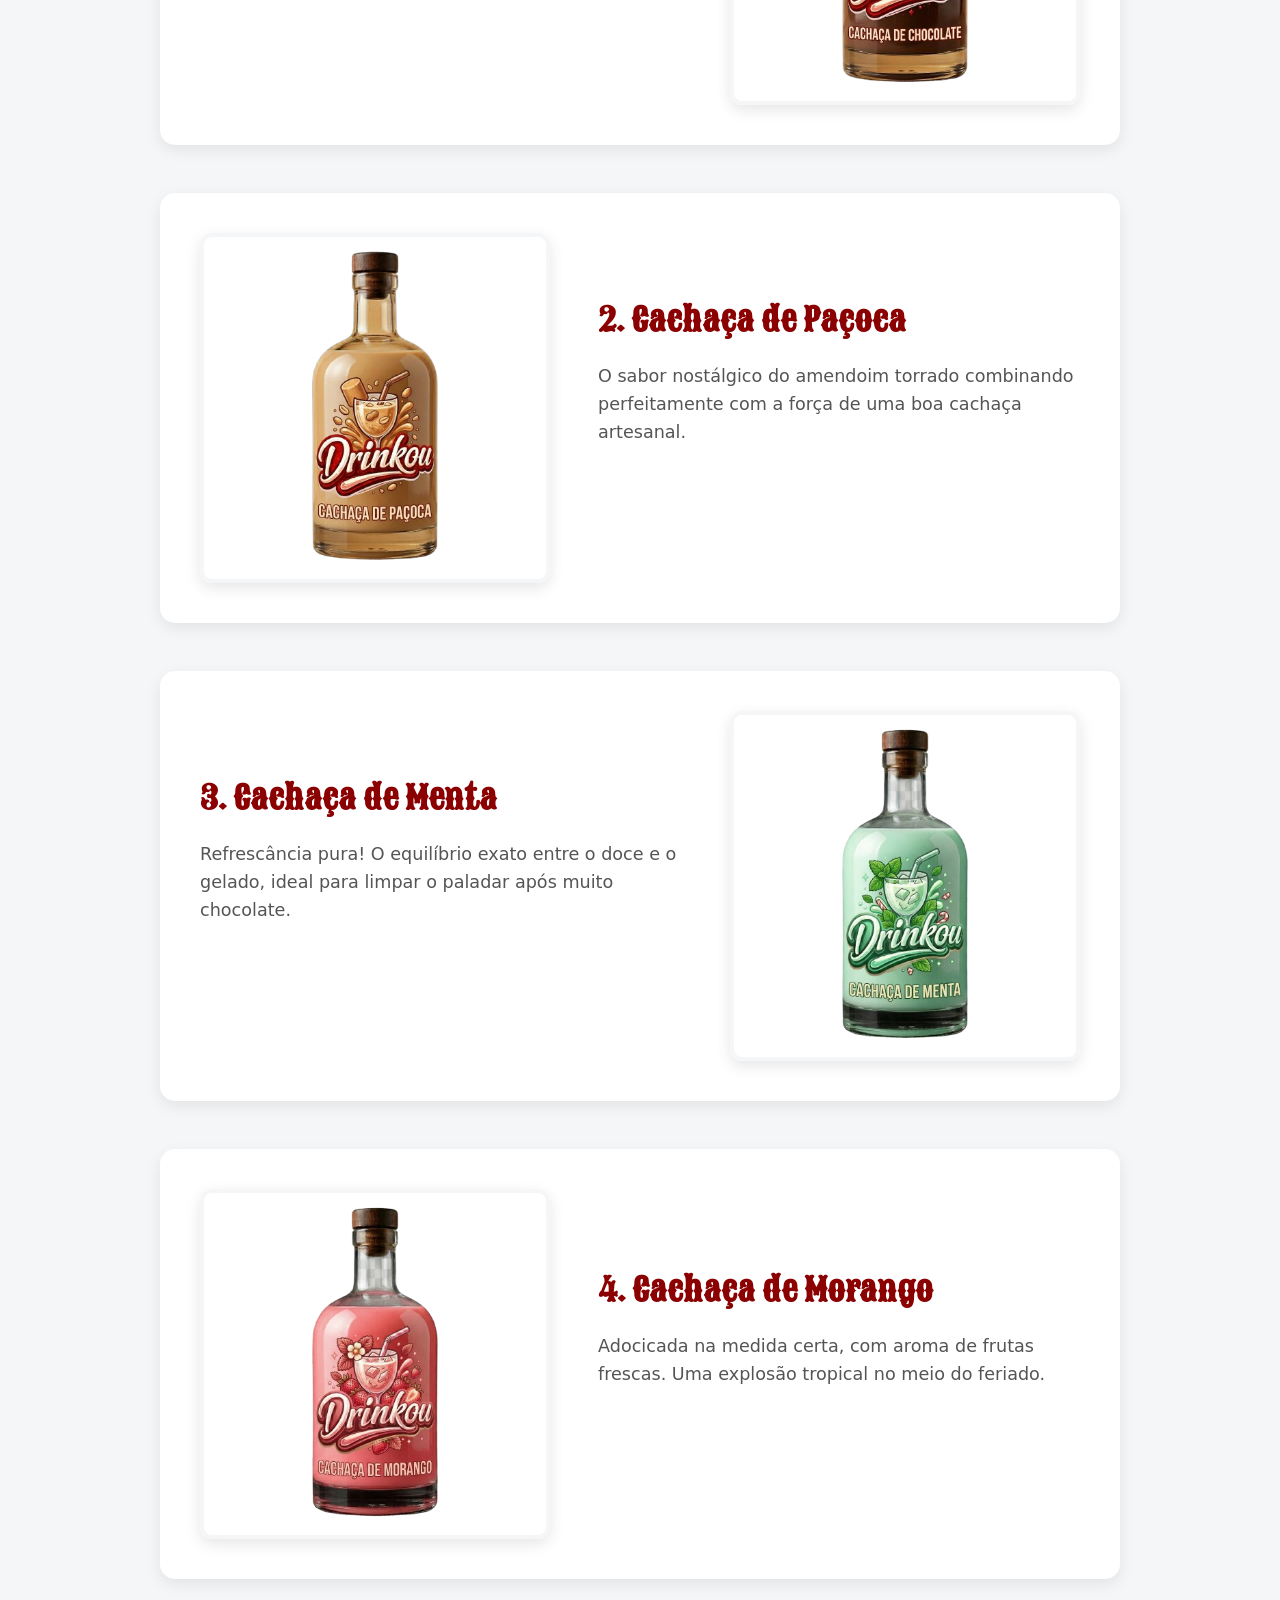
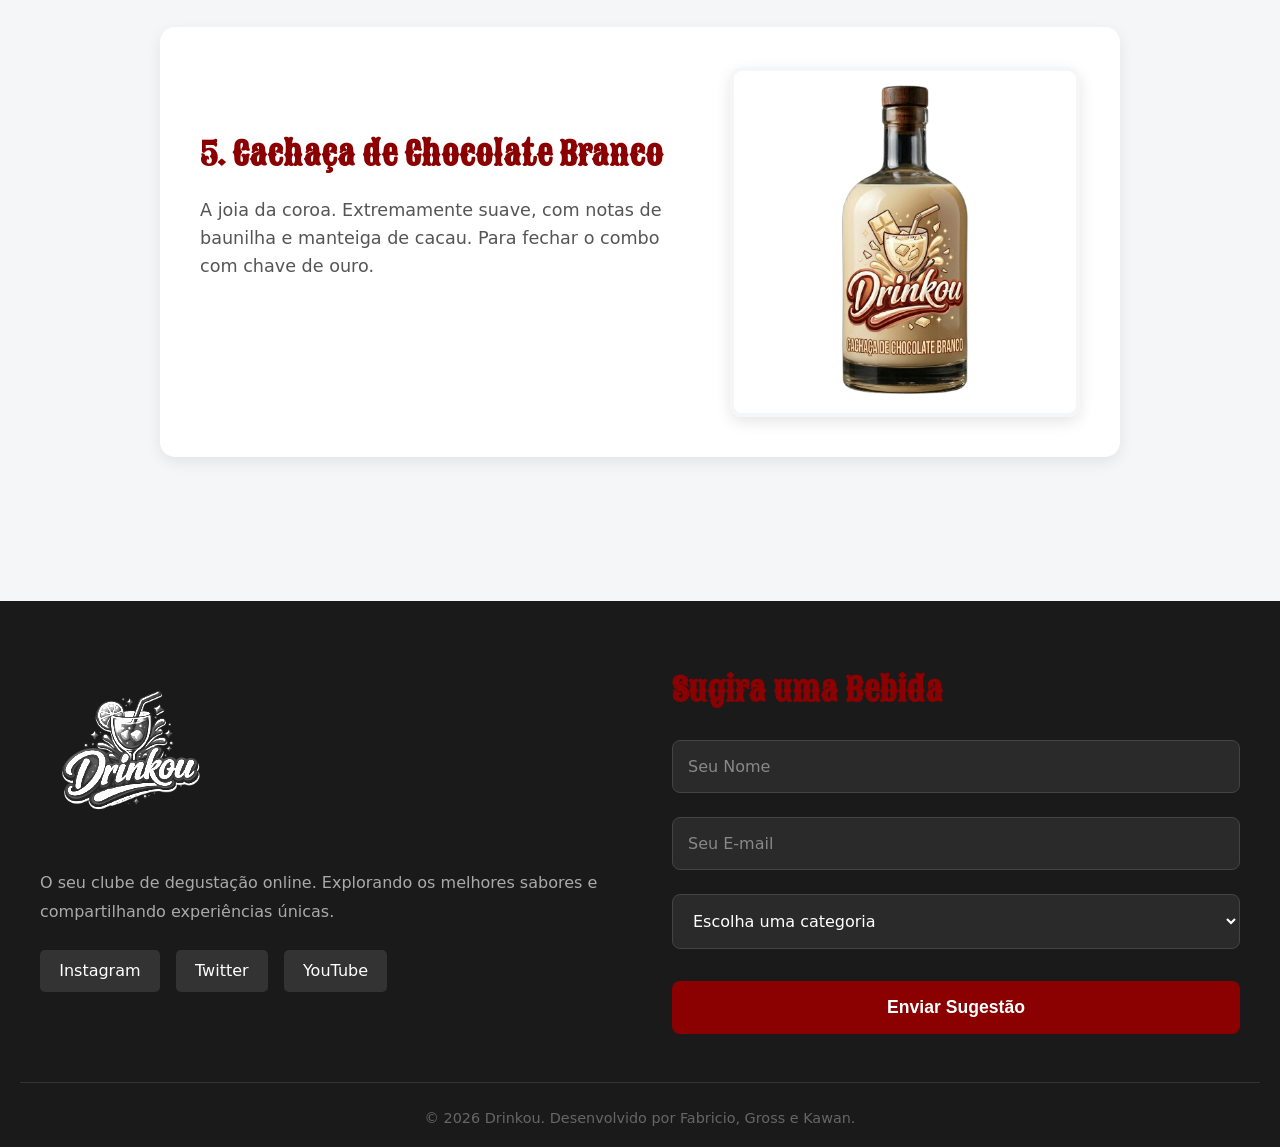
==== commit f4d1f2bb: "add kit ressaca pascoa completo" ====
--- a/fabricio.html
+++ b/fabricio.html
@@ -29,13 +29,35 @@
         <p class="subtitulo-pascoa">O combo definitivo com 5 cachaças artesanais para adoçar e animar o seu feriado. Edição limitada exclusiva do Drinkou!</p>
     </section>
 
+    <section class="banner-kit-completo">
+        <div class="info-kit">
+            <h2>🐰 Leve o Kit Completo!</h2>
+            <p>Por que escolher uma se você pode provar todas? Garanta as 5 cachaças artesanais do <strong>Kit Ressaca de Páscoa</strong> de uma só vez com um desconto especial.</p>
+            
+            <div class="preco-box">
+                <span class="preco-de">De R$ 250,00</span>
+                <span class="preco-por">Por R$ 199,90</span>
+            </div>
+            
+            <a href="sucesso.html" class="btn-comprar-combo">Comprar o Combo</a>
+        </div>
+
+        <div class="garrafas-agrupadas">
+            <img src="addons/img_fabricio/cachaca-chocolate.png" alt="Chocolate">
+            <img src="addons/img_fabricio/cachaca-pacoca.png" alt="Paçoca">
+            <img src="addons/img_fabricio/cachaca-choc-branco.png" alt="Chocolate Branco" class="garrafa-centro">
+            <img src="addons/img_fabricio/cachaca-morango.png" alt="Morango">
+            <img src="addons/img_fabricio/cachaca-menta.png" alt="Menta">
+        </div>
+    </section>
+
     <section class="combo-lista">
         
         <div class="card-bebida-pascoa">
         <div class="info-bebida">
             <h2>1. Cachaça de Chocolate</h2>
             <p>Cremosa, envolvente. A substituta perfeita para o ovo de páscoa tradicional da sua infância.</p>
-            <a href="compra.html" class="btn-comprar">Comprar Agora</a>
+            <a href="sucesso.html" class="btn-comprar">Comprar Agora</a>
         </div>
         <img src="addons/img_fabricio/cachaca-chocolate.png" alt="Cachaça de Chocolate" class="img-bebida">
         </div>
@@ -44,7 +66,7 @@
         <div class="info-bebida">
             <h2>2. Cachaça de Paçoca</h2>
             <p>O sabor nostálgico do amendoim torrado combinando perfeitamente com a força de uma boa cachaça artesanal.</p>
-            <a href="compra.html" class="btn-comprar">Comprar Agora</a>
+            <a href="sucesso.html" class="btn-comprar">Comprar Agora</a>
         </div>
         <img src="addons/img_fabricio/cachaca-pacoca.png" alt="Cachaça de Paçoca" class="img-bebida">
         </div>
@@ -53,7 +75,7 @@
         <div class="info-bebida">
             <h2>3. Cachaça de Menta</h2>
             <p>Refrescância pura! O equilíbrio exato entre o doce e o gelado, ideal para limpar o paladar após muito chocolate.</p>
-            <a href="compra.html" class="btn-comprar">Comprar Agora</a>
+            <a href="sucesso.html" class="btn-comprar">Comprar Agora</a>
         </div>
         <img src="addons/img_fabricio/cachaca-menta.png" alt="Cachaça de Menta" class="img-bebida">
         </div>
@@ -62,7 +84,7 @@
         <div class="info-bebida">
             <h2>4. Cachaça de Morango</h2>
             <p>Adocicada na medida certa, com aroma de frutas frescas. Uma explosão tropical no meio do feriado.</p>
-            <a href="compra.html" class="btn-comprar">Comprar Agora</a>
+            <a href="sucesso.html" class="btn-comprar">Comprar Agora</a>
         </div>
         <img src="addons/img_fabricio/cachaca-morango.png" alt="Cachaça de Morango" class="img-bebida">
         </div>
@@ -71,7 +93,7 @@
         <div class="info-bebida">
             <h2>5. Cachaça de Chocolate Branco</h2>
             <p>A joia da coroa. Extremamente suave, com notas de baunilha e manteiga de cacau. Para fechar o combo com chave de ouro.</p>
-            <a href="compra.html" class="btn-comprar">Comprar Agora</a>
+            <a href="sucesso.html" class="btn-comprar">Comprar Agora</a>
         </div>
         <img src="addons/img_fabricio/cachaca-choc-branco.png" alt="Cachaça de Chocolate Branco" class="img-bebida">
         </div>
--- a/style.css
+++ b/style.css
@@ -715,4 +715,259 @@
         visibility: visible;
         transform: translateY(0);
     }
+}
+
+/* banner leve kit*/
+.banner-kit-completo {
+    display: flex;
+    align-items: center;
+    justify-content: space-between;
+    background: linear-gradient(135deg, #1a1a1a 0%, #3a0a0a 100%);
+    padding: 3rem 4rem;
+    border-radius: 20px;
+    margin-bottom: 4rem;
+    box-shadow: 0 15px 35px rgba(0,0,0,0.3);
+    gap: 2rem;
+    flex-wrap: wrap;
+}
+
+.info-kit {
+    flex: 1;
+    min-width: 300px;
+    color: white;
+}
+
+.info-kit h2 {
+    font-family: "Sancreek", serif;
+    color: #ffcccc;
+    font-size: 2.5rem;
+    margin-bottom: 1rem;
+}
+
+.info-kit p {
+    font-size: 1.1rem;
+    line-height: 1.6;
+    margin-bottom: 1.5rem;
+    color: #ddd;
+}
+
+.preco-box {
+    margin-bottom: 2rem;
+}
+
+.preco-de {
+    display: block;
+    font-size: 1.1rem;
+    color: #999;
+    text-decoration: line-through;
+}
+
+.preco-por {
+    display: block;
+    font-size: 2.2rem;
+    font-weight: bold;
+    color: #4bb71b;
+    font-family: 'Merriweather', serif;
+}
+
+.btn-comprar-combo {
+    display: inline-block;
+    background-color: var(--cor-destaque-vivo, red);
+    color: white;
+    padding: 1rem 2.5rem;
+    border-radius: 8px;
+    text-decoration: none;
+    font-weight: bold;
+    font-size: 1.2rem;
+    transition: transform 0.3s ease, background-color 0.3s ease;
+    box-shadow: 0 5px 15px rgba(255, 0, 0, 0.4);
+}
+
+.btn-comprar-combo:hover {
+    transform: translateY(-5px) scale(1.05);
+    background-color: #cc0000;
+}
+
+/* O agrupamento das 5 garrafas */
+.garrafas-agrupadas {
+    display: flex;
+    align-items: center;
+    justify-content: center;
+    flex: 1;
+    min-width: 300px;
+}
+
+.garrafas-agrupadas img {
+    width: 75px;
+    height: 240px;
+    object-fit: cover;
+    border-radius: 8px;
+    border: none;
+    margin: 0 -12px; 
+    box-shadow: 0 10px 20px rgba(0,0,0,0.5);
+    transition: transform 0.4s ease, z-index 0.4s ease;
+}
+
+.garrafas-agrupadas .garrafa-centro {
+    width: 100px;
+    height: 280px;
+    z-index: 5; 
+    border-color: var(--cor-destaque);
+}
+
+.garrafas-agrupadas img:hover {
+    transform: translateY(-20px);
+    z-index: 10; 
+}
+
+@media (max-width: 850px) {
+    .banner-kit-completo {
+        flex-direction: column;
+        text-align: center;
+        padding: 2rem;
+    }
+    
+    .garrafas-agrupadas {
+        margin-top: 2rem;
+    }
+    
+    .garrafas-agrupadas img {
+        width: 50px;
+        height: 160px;
+        margin: 0 -8px;
+    }
+    
+    .garrafas-agrupadas .garrafa-centro {
+        width: 70px;
+        height: 190px;
+    }
+}
+
+
+/*Sucesso html*/
+.fundo-sucesso {
+    background-color: var(--cor-header);
+    display: flex;
+    justify-content: center;
+    align-items: center;
+    min-height: 100vh;
+    margin: 0;
+}
+
+.container-sucesso {
+    background-color: var(--cor-background);
+    padding: 4rem 3rem;
+    border-radius: 20px;
+    text-align: center;
+    box-shadow: 0 15px 40px rgba(0,0,0,0.3);
+    max-width: 500px;
+    width: 90%;
+    animation: surgirDeBaixo 0.6s ease-out forwards;
+}
+
+.titulo-sucesso {
+    font-family: "Sancreek", serif;
+    color: #4bb71b;
+    font-size: 2.5rem;
+    margin-top: 1.5rem;
+    margin-bottom: 1rem;
+}
+
+.texto-sucesso {
+    font-size: 1.1rem;
+    color: var(--cor-texto);
+    margin-bottom: 2rem;
+    line-height: 1.6;
+}
+
+.texto-redirecionamento {
+    font-size: 0.9rem;
+    color: #777;
+    margin-bottom: 1.5rem;
+}
+
+.btn-voltar-home {
+    display: inline-block;
+    padding: 0.8rem 2rem;
+    background-color: transparent;
+    color: var(--cor-texto);
+    text-decoration: none;
+    font-weight: bold;
+    border: 2px solid #ccc;
+    border-radius: 5px;
+    transition: all 0.3s ease;
+}
+
+.btn-voltar-home:hover {
+    border-color: var(--cor-destaque);
+    color: var(--cor-destaque);
+    background-color: #fff0f0;
+}
+
+.checkmark {
+    width: 90px;
+    height: 90px;
+    border-radius: 50%;
+    display: block;
+    stroke-width: 4;
+    stroke: #4bb71b;
+    stroke-miterlimit: 10;
+    margin: 0 auto;
+    box-shadow: inset 0px 0px 0px #4bb71b;
+    animation: fill .4s ease-in-out .4s forwards, scale .3s ease-in-out .9s both;
+}
+
+.checkmark-circle {
+    stroke-dasharray: 166;
+    stroke-dashoffset: 166;
+    stroke-width: 4;
+    stroke-miterlimit: 10;
+    stroke: #4bb71b;
+    fill: none;
+    animation: stroke 0.6s cubic-bezier(0.65, 0, 0.45, 1) forwards;
+}
+
+.checkmark-check {
+    transform-origin: 50% 50%;
+    stroke-dasharray: 48;
+    stroke-dashoffset: 48;
+    animation: stroke 0.3s cubic-bezier(0.65, 0, 0.45, 1) 0.8s forwards;
+}
+
+@keyframes stroke {
+    100% { stroke-dashoffset: 0; }
+}
+
+@keyframes scale {
+    0%, 100% { transform: none; }
+    50% { transform: scale3d(1.1, 1.1, 1); }
+}
+
+@keyframes fill {
+    100% { box-shadow: inset 0px 0px 0px 60px transparent; }
+}
+
+.loader-linha {
+    height: 4px;
+    width: 100%;
+    background-color: #eee;
+    border-radius: 2px;
+    margin-bottom: 1rem;
+    position: relative;
+    overflow: hidden;
+}
+
+.loader-linha::after {
+    content: '';
+    position: absolute;
+    top: 0;
+    left: 0;
+    height: 100%;
+    width: 0%;
+    background-color: var(--cor-destaque);
+    animation: carregar 5s linear forwards; /* 5s é o mesmo tempo do meta refresh */
+}
+
+@keyframes carregar {
+    100% { width: 100%; }
 }
